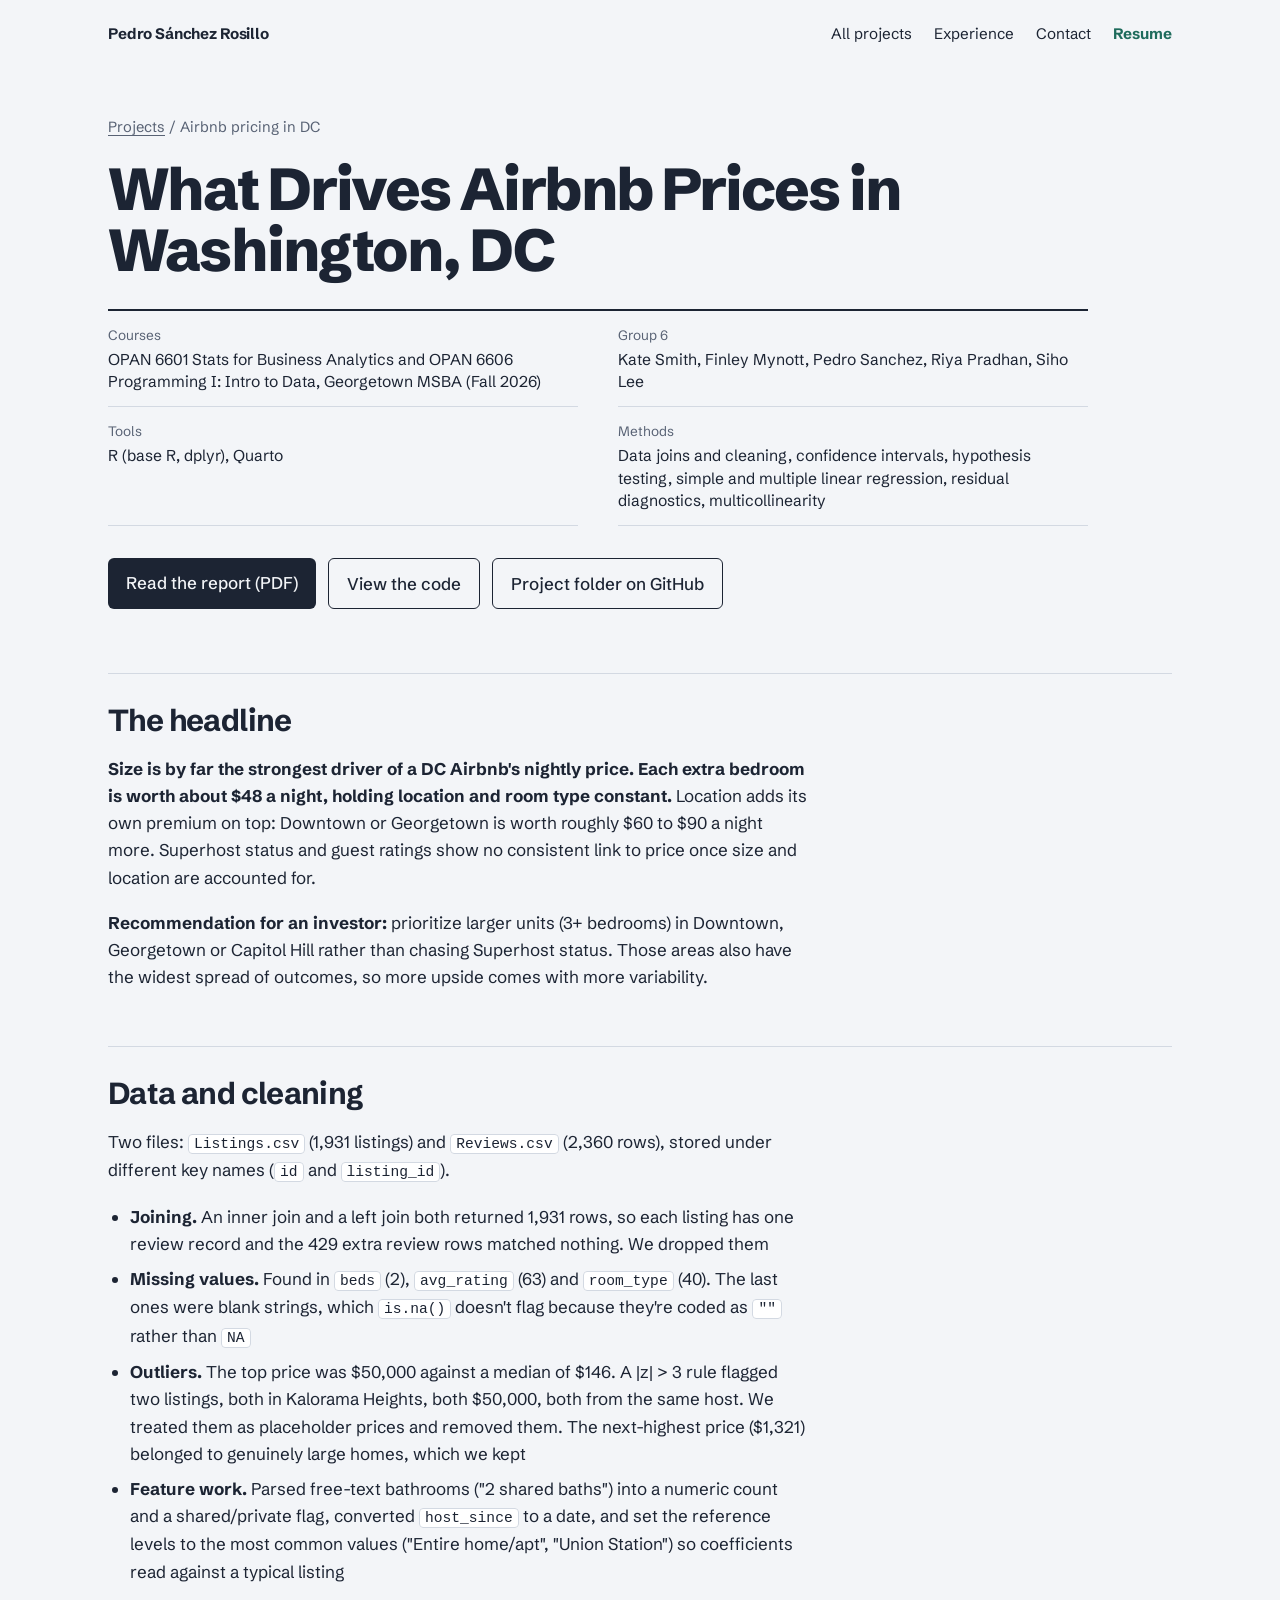
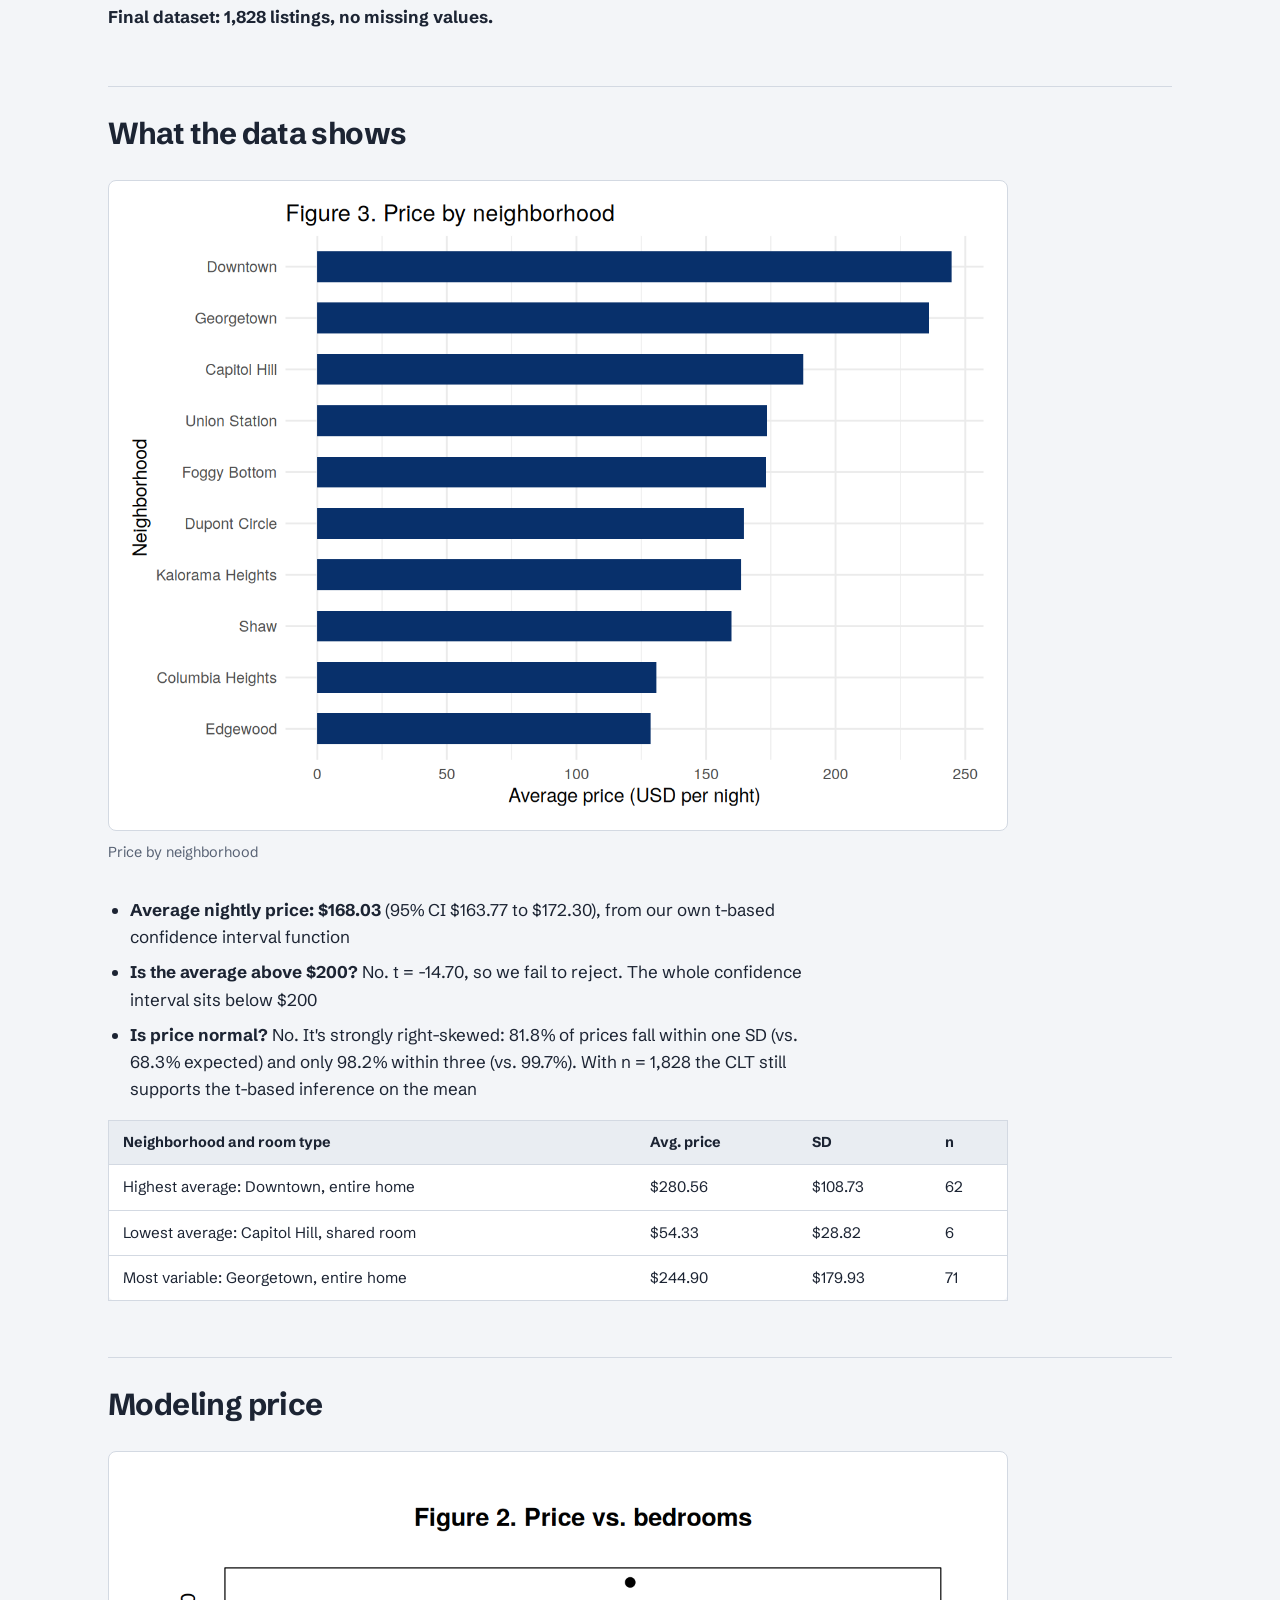
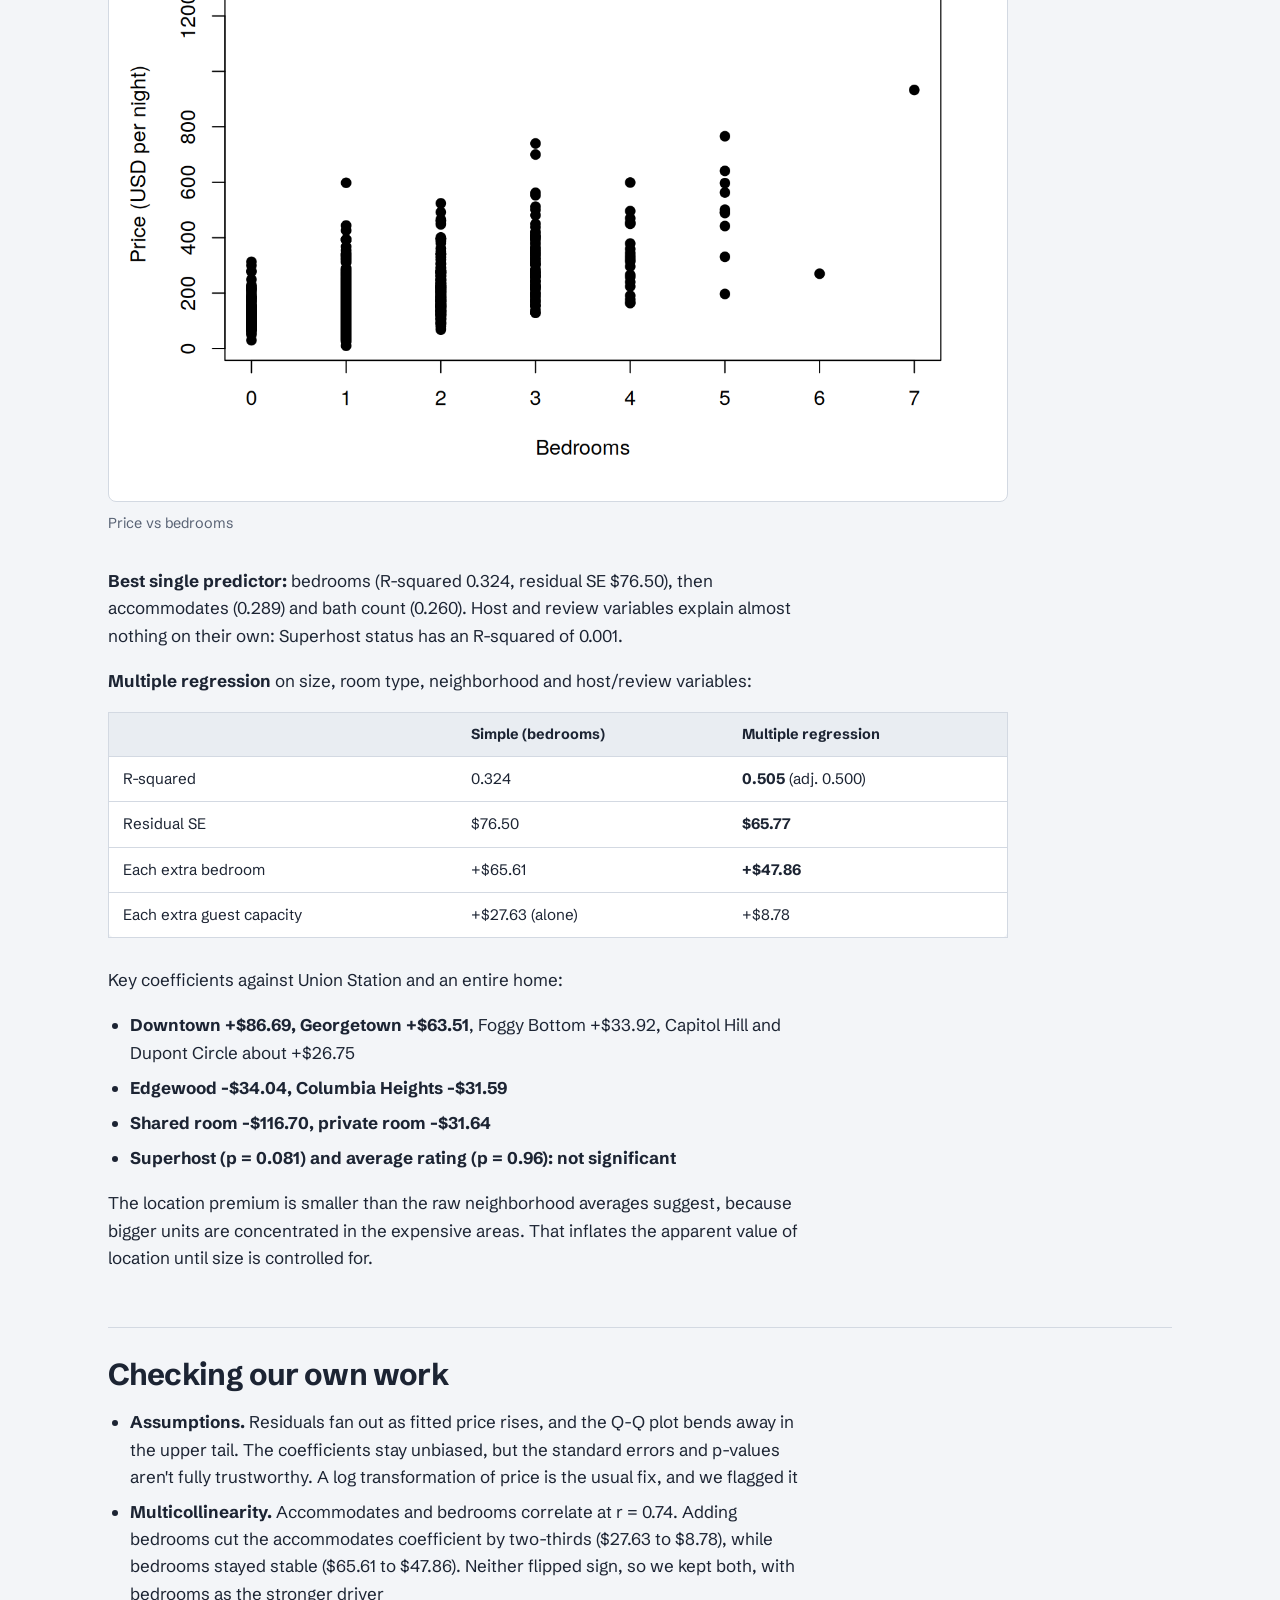
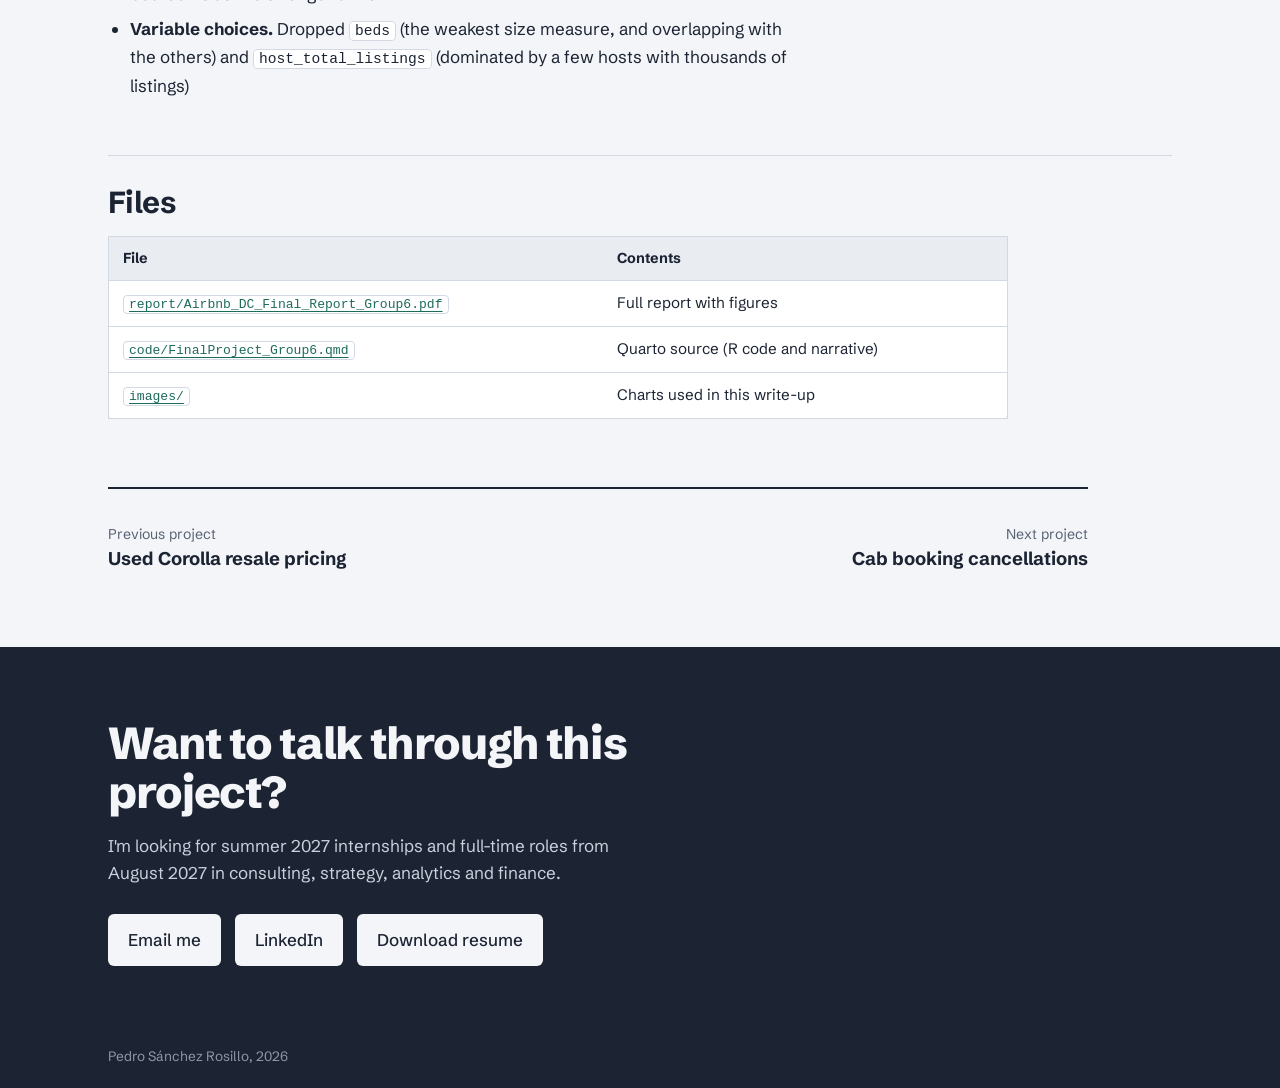
==== projects/airbnb-dc-pricing/index.html @ 0d8dd1e5 "Add index.html for Airbnb pricing project This HTML file provides an overview of the Airbnb pricing " ====
<!DOCTYPE html>
<html lang="en">
<head>
<meta charset="utf-8">
<meta name="viewport" content="width=device-width, initial-scale=1">
<title>What Drives Airbnb Prices in Washington, DC | Pedro Sánchez Rosillo</title>
<meta name="description" content="Size, then location. Each extra bedroom is worth about $48 a night holding location fixed, and Downtown or Georgetown adds $60 to $90. Superhost status and ratings add nothing once size and location are in the model.">
<meta property="og:type" content="article">
<meta property="og:title" content="What Drives Airbnb Prices in Washington, DC">
<meta property="og:description" content="Size, then location. Each extra bedroom is worth about $48 a night holding location fixed, and Downtown or Georgetown adds $60 to $90. Superhost status and ratings add nothing once size and location are in the model.">
<meta property="og:url" content="https://pedrosrsanto.github.io/msba-portfolio/projects/airbnb-dc-pricing/">
<meta property="og:image" content="https://pedrosrsanto.github.io/msba-portfolio/projects/airbnb-dc-pricing/images/price-by-neighborhood.png">
<meta name="twitter:card" content="summary_large_image">
<link rel="icon" href="data:image/svg+xml,%3Csvg xmlns='http://www.w3.org/2000/svg' viewBox='0 0 64 64'%3E%3Crect width='64' height='64' rx='12' fill='%231C2433'/%3E%3Ctext x='32' y='42' font-family='Arial,sans-serif' font-size='28' font-weight='700' fill='%23F3F5F8' text-anchor='middle'%3EPS%3C/text%3E%3C/svg%3E">
<link rel="preconnect" href="https://fonts.googleapis.com">
<link rel="preconnect" href="https://fonts.gstatic.com" crossorigin>
<link href="https://fonts.googleapis.com/css2?family=Schibsted+Grotesk:ital,wght@0,400;0,500;0,700;0,800;1,400&display=swap" rel="stylesheet">
<link rel="stylesheet" href="../case.css">
</head>
<body>

<header class="wrap top">
  <a class="mark" href="../../">Pedro Sánchez Rosillo</a>
  <nav aria-label="Main">
    <a href="../../#projects">All projects</a>
    <a href="../../#experience">Experience</a>
    <a href="../../#contact">Contact</a>
    <a class="nav-cv" href="../../Pedro_Sanchez_Rosillo_Resume.pdf">Resume</a>
  </nav>
</header>

<main>
  <div class="wrap case-head">
    <p class="crumb"><a href="../../#projects">Projects</a> / Airbnb pricing in DC</p>
    <h1>What Drives Airbnb Prices in Washington, DC</h1>
    
    <dl class="meta">
<div><dt>Courses</dt><dd>OPAN 6601 Stats for Business Analytics and OPAN 6606 Programming I: Intro to Data, Georgetown MSBA (Fall 2026)</dd></div>
<div><dt>Group 6</dt><dd>Kate Smith, Finley Mynott, Pedro Sanchez, Riya Pradhan, Siho Lee</dd></div>
<div><dt>Tools</dt><dd>R (base R, dplyr), Quarto</dd></div>
<div><dt>Methods</dt><dd>Data joins and cleaning, confidence intervals, hypothesis testing, simple and multiple linear regression, residual diagnostics, multicollinearity</dd></div>
    </dl>
    <p class="actions"><a class="btn" href="report/Airbnb_DC_Final_Report_Group6.pdf">Read the report (PDF)</a> <a class="btn btn-ghost" href="https://github.com/Pedrosrsanto/msba-portfolio/tree/main/projects/airbnb-dc-pricing/code">View the code</a> <a class="btn btn-ghost" href="https://github.com/Pedrosrsanto/msba-portfolio/tree/main/projects/airbnb-dc-pricing">Project folder on GitHub</a></p>
  </div>

  <article class="wrap case-body">
<h2>The headline</h2>
<p><strong>Size is by far the strongest driver of a DC Airbnb's nightly price. Each extra bedroom is worth about $48 a night, holding location and room type constant.</strong> Location adds its own premium on top: Downtown or Georgetown is worth roughly $60 to $90 a night more. Superhost status and guest ratings show no consistent link to price once size and location are accounted for.</p>
<p><strong>Recommendation for an investor:</strong> prioritize larger units (3+ bedrooms) in Downtown, Georgetown or Capitol Hill rather than chasing Superhost status. Those areas also have the widest spread of outcomes, so more upside comes with more variability.</p>
<h2>Data and cleaning</h2>
<p>Two files: <code>Listings.csv</code> (1,931 listings) and <code>Reviews.csv</code> (2,360 rows), stored under different key names (<code>id</code> and <code>listing_id</code>).</p>
<ul>
<li><strong>Joining.</strong> An inner join and a left join both returned 1,931 rows, so each listing has one review record and the 429 extra review rows matched nothing. We dropped them</li>
<li><strong>Missing values.</strong> Found in <code>beds</code> (2), <code>avg_rating</code> (63) and <code>room_type</code> (40). The last ones were blank strings, which <code>is.na()</code> doesn't flag because they're coded as <code>""</code> rather than <code>NA</code></li>
<li><strong>Outliers.</strong> The top price was $50,000 against a median of $146. A |z| &gt; 3 rule flagged two listings, both in Kalorama Heights, both $50,000, both from the same host. We treated them as placeholder prices and removed them. The next-highest price ($1,321) belonged to genuinely large homes, which we kept</li>
<li><strong>Feature work.</strong> Parsed free-text bathrooms ("2 shared baths") into a numeric count and a shared/private flag, converted <code>host_since</code> to a date, and set the reference levels to the most common values ("Entire home/apt", "Union Station") so coefficients read against a typical listing</li>
</ul>
<p><strong>Final dataset: 1,828 listings, no missing values.</strong></p>
<h2>What the data shows</h2>
<figure><a href="images/price-by-neighborhood.png"><img src="images/price-by-neighborhood.png" alt="Price by neighborhood" width="1344" height="960" decoding="async"></a><figcaption>Price by neighborhood</figcaption></figure>
<ul>
<li><strong>Average nightly price: $168.03</strong> (95% CI $163.77 to $172.30), from our own t-based confidence interval function</li>
<li><strong>Is the average above $200?</strong> No. t = -14.70, so we fail to reject. The whole confidence interval sits below $200</li>
<li><strong>Is price normal?</strong> No. It's strongly right-skewed: 81.8% of prices fall within one SD (vs. 68.3% expected) and only 98.2% within three (vs. 99.7%). With n = 1,828 the CLT still supports the t-based inference on the mean</li>
</ul>
<div class="table-wrap"><table>
<thead>
<tr>
<th>Neighborhood and room type</th>
<th>Avg. price</th>
<th>SD</th>
<th>n</th>
</tr>
</thead>
<tbody>
<tr>
<td>Highest average: Downtown, entire home</td>
<td>$280.56</td>
<td>$108.73</td>
<td>62</td>
</tr>
<tr>
<td>Lowest average: Capitol Hill, shared room</td>
<td>$54.33</td>
<td>$28.82</td>
<td>6</td>
</tr>
<tr>
<td>Most variable: Georgetown, entire home</td>
<td>$244.90</td>
<td>$179.93</td>
<td>71</td>
</tr>
</tbody>
</table></div>
<h2>Modeling price</h2>
<figure><a href="images/price-vs-bedrooms.png"><img src="images/price-vs-bedrooms.png" alt="Price vs bedrooms" width="1344" height="960" decoding="async"></a><figcaption>Price vs bedrooms</figcaption></figure>
<p><strong>Best single predictor:</strong> bedrooms (R-squared 0.324, residual SE $76.50), then accommodates (0.289) and bath count (0.260). Host and review variables explain almost nothing on their own: Superhost status has an R-squared of 0.001.</p>
<p><strong>Multiple regression</strong> on size, room type, neighborhood and host/review variables:</p>
<div class="table-wrap"><table>
<thead>
<tr>
<th></th>
<th>Simple (bedrooms)</th>
<th>Multiple regression</th>
</tr>
</thead>
<tbody>
<tr>
<td>R-squared</td>
<td>0.324</td>
<td><strong>0.505</strong> (adj. 0.500)</td>
</tr>
<tr>
<td>Residual SE</td>
<td>$76.50</td>
<td><strong>$65.77</strong></td>
</tr>
<tr>
<td>Each extra bedroom</td>
<td>+$65.61</td>
<td><strong>+$47.86</strong></td>
</tr>
<tr>
<td>Each extra guest capacity</td>
<td>+$27.63 (alone)</td>
<td>+$8.78</td>
</tr>
</tbody>
</table></div>
<p>Key coefficients against Union Station and an entire home:</p>
<ul>
<li><strong>Downtown +$86.69, Georgetown +$63.51</strong>, Foggy Bottom +$33.92, Capitol Hill and Dupont Circle about +$26.75</li>
<li><strong>Edgewood -$34.04, Columbia Heights -$31.59</strong></li>
<li><strong>Shared room -$116.70, private room -$31.64</strong></li>
<li><strong>Superhost (p = 0.081) and average rating (p = 0.96): not significant</strong></li>
</ul>
<p>The location premium is smaller than the raw neighborhood averages suggest, because bigger units are concentrated in the expensive areas. That inflates the apparent value of location until size is controlled for.</p>
<h2>Checking our own work</h2>
<ul>
<li><strong>Assumptions.</strong> Residuals fan out as fitted price rises, and the Q-Q plot bends away in the upper tail. The coefficients stay unbiased, but the standard errors and p-values aren't fully trustworthy. A log transformation of price is the usual fix, and we flagged it</li>
<li><strong>Multicollinearity.</strong> Accommodates and bedrooms correlate at r = 0.74. Adding bedrooms cut the accommodates coefficient by two-thirds ($27.63 to $8.78), while bedrooms stayed stable ($65.61 to $47.86). Neither flipped sign, so we kept both, with bedrooms as the stronger driver</li>
<li><strong>Variable choices.</strong> Dropped <code>beds</code> (the weakest size measure, and overlapping with the others) and <code>host_total_listings</code> (dominated by a few hosts with thousands of listings)</li>
</ul>
<h2>Files</h2>
<div class="table-wrap"><table>
<thead>
<tr>
<th>File</th>
<th>Contents</th>
</tr>
</thead>
<tbody>
<tr>
<td><a href="report/Airbnb_DC_Final_Report_Group6.pdf"><code>report/Airbnb_DC_Final_Report_Group6.pdf</code></a></td>
<td>Full report with figures</td>
</tr>
<tr>
<td><a href="https://github.com/Pedrosrsanto/msba-portfolio/blob/main/projects/airbnb-dc-pricing/code/FinalProject_Group6.qmd"><code>code/FinalProject_Group6.qmd</code></a></td>
<td>Quarto source (R code and narrative)</td>
</tr>
<tr>
<td><a href="https://github.com/Pedrosrsanto/msba-portfolio/tree/main/projects/airbnb-dc-pricing/images"><code>images/</code></a></td>
<td>Charts used in this write-up</td>
</tr>
</tbody>
</table></div>
  </article>

  <div class="wrap"><nav class="pager" aria-label="More projects"><a class="prev" href="../toyota-corolla-pricing/"><span>Previous project</span>Used Corolla resale pricing</a><a class="next" href="../cab-booking-cancellations/"><span>Next project</span>Cab booking cancellations</a></nav></div>

  <section class="contact">
    <div class="wrap">
      <h2>Want to talk through this project?</h2>
      <p>I'm looking for summer 2027 internships and full-time roles from August 2027 in consulting, strategy, analytics and finance.</p>
      <div class="links">
        <a href="mailto:pedrosrsanto@gmail.com">Email me</a>
        <a href="https://www.linkedin.com/in/pedro-sanchez-rosillo-661316364/">LinkedIn</a>
        <a href="../../Pedro_Sanchez_Rosillo_Resume.pdf">Download resume</a>
      </div>
    </div>
  </section>
</main>

<footer>
  <div class="wrap">Pedro Sánchez Rosillo, 2026</div>
</footer>

</body>
</html>
---- projects/case.css ----
:root {
    --ink: #1C2433;
    --paper: #F3F5F8;
    --surface: #FFFFFF;
    --muted: #586274;
    --line: #D3D9E2;
    --pine: #1E6B5C;
    --pine-tint: #DCEBE5;
    --measure: 70ch;
  }
  * { box-sizing: border-box; }
  html { -webkit-text-size-adjust: 100%; }
  body {
    margin: 0;
    background: var(--paper);
    color: var(--ink);
    font-family: "Schibsted Grotesk", system-ui, sans-serif;
    font-size: 1.0625rem;
    line-height: 1.6;
  }
  a { color: var(--pine); text-underline-offset: 0.2em; text-decoration-thickness: 1px; }
  a:hover { text-decoration-thickness: 2px; }
  a:focus-visible { outline: 3px solid var(--pine); outline-offset: 3px; border-radius: 2px; }
  .wrap { max-width: 1120px; margin: 0 auto; padding: 0 28px; }

  .top { display: flex; justify-content: space-between; align-items: center; padding: 22px 28px; font-size: 0.95rem; }
  .top .mark { font-weight: 700; letter-spacing: -0.01em; color: var(--ink); text-decoration: none; }
  .top nav { display: flex; gap: 22px; flex-wrap: wrap; }
  .top nav a { color: var(--ink); text-decoration: none; }
  .top nav a:hover { color: var(--pine); }
  .top nav a.nav-cv { color: var(--pine); font-weight: 700; }

  .case-head { padding: 48px 28px 56px; }
  .crumb { font-size: 0.92rem; color: var(--muted); margin: 0 0 18px; }
  .crumb a { color: var(--muted); }
  .case-head h1 {
    font-size: clamp(2.1rem, 4.8vw, 3.7rem);
    line-height: 1.04;
    letter-spacing: -0.03em;
    font-weight: 800;
    margin: 0 0 28px;
    max-width: 22ch;
  }
  .status {
    display: inline-block; margin: 0 0 24px; padding: 6px 14px; border-radius: 6px;
    background: var(--pine-tint); color: var(--ink); font-size: 0.95rem; max-width: 70ch;
  }
  .status strong { color: var(--pine); }
  .meta {
    display: grid; grid-template-columns: repeat(2, minmax(0, 1fr)); gap: 0 40px;
    border-top: 2px solid var(--ink); margin: 0 0 32px; max-width: 980px;
  }
  .meta div { padding: 14px 0 12px; border-bottom: 1px solid var(--line); }
  .meta dt { font-size: 0.85rem; color: var(--muted); margin: 0 0 2px; }
  .meta dd { margin: 0; line-height: 1.45; font-size: 0.98rem; }
  .meta code { font-size: 0.88em; }
  .actions { display: flex; flex-wrap: wrap; gap: 12px; margin: 0; }
  .btn {
    display: inline-block; padding: 11px 18px; border-radius: 6px; font-weight: 500;
    background: var(--ink); color: var(--paper); text-decoration: none;
  }
  .btn:hover { background: var(--pine); }
  .btn-ghost { background: transparent; color: var(--ink); border: 1px solid var(--ink); }
  .btn-ghost:hover { background: var(--surface); color: var(--pine); border-color: var(--pine); }

  /* Body */
  .case-body { padding-top: 8px; padding-bottom: 40px; }
  .case-body > * { max-width: var(--measure); }
  .case-body h2 {
    font-size: clamp(1.45rem, 2.4vw, 1.9rem); line-height: 1.2; letter-spacing: -0.02em;
    font-weight: 700; margin: 56px 0 16px; padding-top: 28px; border-top: 1px solid var(--line);
  }
  .case-body h2:first-child { margin-top: 0; }
  .case-body h3 { font-size: 1.2rem; font-weight: 700; margin: 36px 0 10px; letter-spacing: -0.01em; }
  .case-body p, .case-body ul, .case-body ol { margin: 0 0 18px; }
  .case-body li { margin: 0 0 8px; }
  .case-body ul, .case-body ol { padding-left: 22px; }
  .case-body hr { display: none; }
  .case-body strong { font-weight: 700; }
  .case-body code {
    font-family: ui-monospace, "SF Mono", Menlo, Consolas, monospace; font-size: 0.86em;
    background: var(--surface); border: 1px solid var(--line); border-radius: 4px; padding: 1px 5px;
  }
  .case-body pre {
    background: var(--ink); color: #E6EAF0; border-radius: 8px; padding: 18px 20px;
    overflow-x: auto; font-size: 0.88rem; line-height: 1.55; max-width: 860px;
  }
  .case-body pre code { background: none; border: 0; padding: 0; color: inherit; font-size: inherit; }
  .case-body blockquote {
    margin: 0 0 18px; padding: 4px 0 4px 18px; border-left: 3px solid var(--pine); color: var(--ink);
  }
  .case-body a code { color: var(--pine); }

  figure { margin: 28px 0 32px; max-width: 900px !important; }
  figure a { display: block; background: var(--surface); border: 1px solid var(--line); border-radius: 8px; padding: 14px; }
  figure a:hover { border-color: var(--pine); }
  figure img { display: block; width: 100%; height: auto; border-radius: 3px; }
  figcaption { font-size: 0.9rem; color: var(--muted); margin-top: 10px; }

  .table-wrap { overflow-x: auto; margin: 8px 0 28px; max-width: 900px !important; }
  table { border-collapse: collapse; width: 100%; font-size: 0.95rem; background: var(--surface); border: 1px solid var(--line); border-radius: 8px; }
  th, td { text-align: left; padding: 10px 14px; border-top: 1px solid var(--line); vertical-align: top; }
  thead th { border-top: 0; font-weight: 700; background: #E9EDF2; font-size: 0.9rem; }
  td { color: var(--ink); }

  .chart { margin: 24px 0 32px; max-width: 900px !important; background: var(--surface); border: 1px solid var(--line); border-radius: 8px; padding: 20px 20px 14px; }
  .chart h4 { margin: 0 0 2px; font-size: 1rem; font-weight: 700; }
  .chart .sub { margin: 0 0 12px; font-size: 0.9rem; color: var(--muted); }
  .chart .plot svg { display: block; width: 100%; height: auto; overflow: visible; }
  .chart .plot-narrow { display: none; }
  @media (max-width: 600px) {
    .chart { padding: 16px 14px 12px; }
    .chart .plot-wide { display: none; }
    .chart .plot-narrow { display: block; }
  }
  .chart .key { display: flex; flex-wrap: wrap; gap: 18px; margin: 8px 0 0; font-size: 0.85rem; color: var(--muted); }
  .chart .key span { display: inline-flex; align-items: center; gap: 6px; }
  .chart .key svg { display: inline-block; flex: none; }
  .chart .bar:hover, .chart .dot:hover { opacity: 0.8; }

  /* Pager */
  .pager { display: grid; grid-template-columns: 1fr 1fr; gap: 20px; padding: 32px 0 72px; border-top: 2px solid var(--ink); max-width: 980px; }
  .pager a { display: block; text-decoration: none; color: var(--ink); font-weight: 700; font-size: 1.15rem; line-height: 1.3; padding: 4px 0; }
  .pager a span { display: block; font-weight: 400; font-size: 0.88rem; color: var(--muted); margin-bottom: 4px; }
  .pager a:hover { color: var(--pine); }
  .pager .next { text-align: right; }

  .contact { padding: 72px 0 80px; background: var(--ink); color: var(--paper); }
  .contact h2 { font-size: clamp(1.8rem, 3.8vw, 2.8rem); letter-spacing: -0.03em; line-height: 1.08; font-weight: 800; max-width: 20ch; margin: 0 0 16px; }
  .contact p { max-width: 56ch; margin: 0 0 28px; color: #C9D1DD; }
  .contact .links { display: flex; flex-wrap: wrap; gap: 14px; }
  .contact .links a { color: var(--ink); background: var(--paper); text-decoration: none; font-weight: 500; padding: 12px 20px; border-radius: 6px; }
  .contact .links a:hover { background: var(--pine-tint); }
  .contact .links a:focus-visible { outline-color: var(--pine-tint); }
  footer { background: var(--ink); color: #8D97A8; font-size: 0.85rem; padding: 0 0 32px; }

  @media (max-width: 820px) {
    .meta { grid-template-columns: 1fr; }
    .case-head { padding: 28px 28px 40px; }
  }
  @media (max-width: 480px) {
    .wrap, .case-head { padding-left: 20px; padding-right: 20px; }
    .top { flex-direction: column; align-items: flex-start; gap: 8px; padding: 18px 20px; }
    .top nav { gap: 16px; font-size: 0.9rem; }
    .top nav a.nav-cv { display: none; }
    .pager { grid-template-columns: 1fr; }
    .pager .next { text-align: left; }
    th, td { padding: 8px 10px; }
  }
  @media print {
    .top nav, .actions, .pager, .contact, footer { display: none; }
    body { background: #fff; }
  }
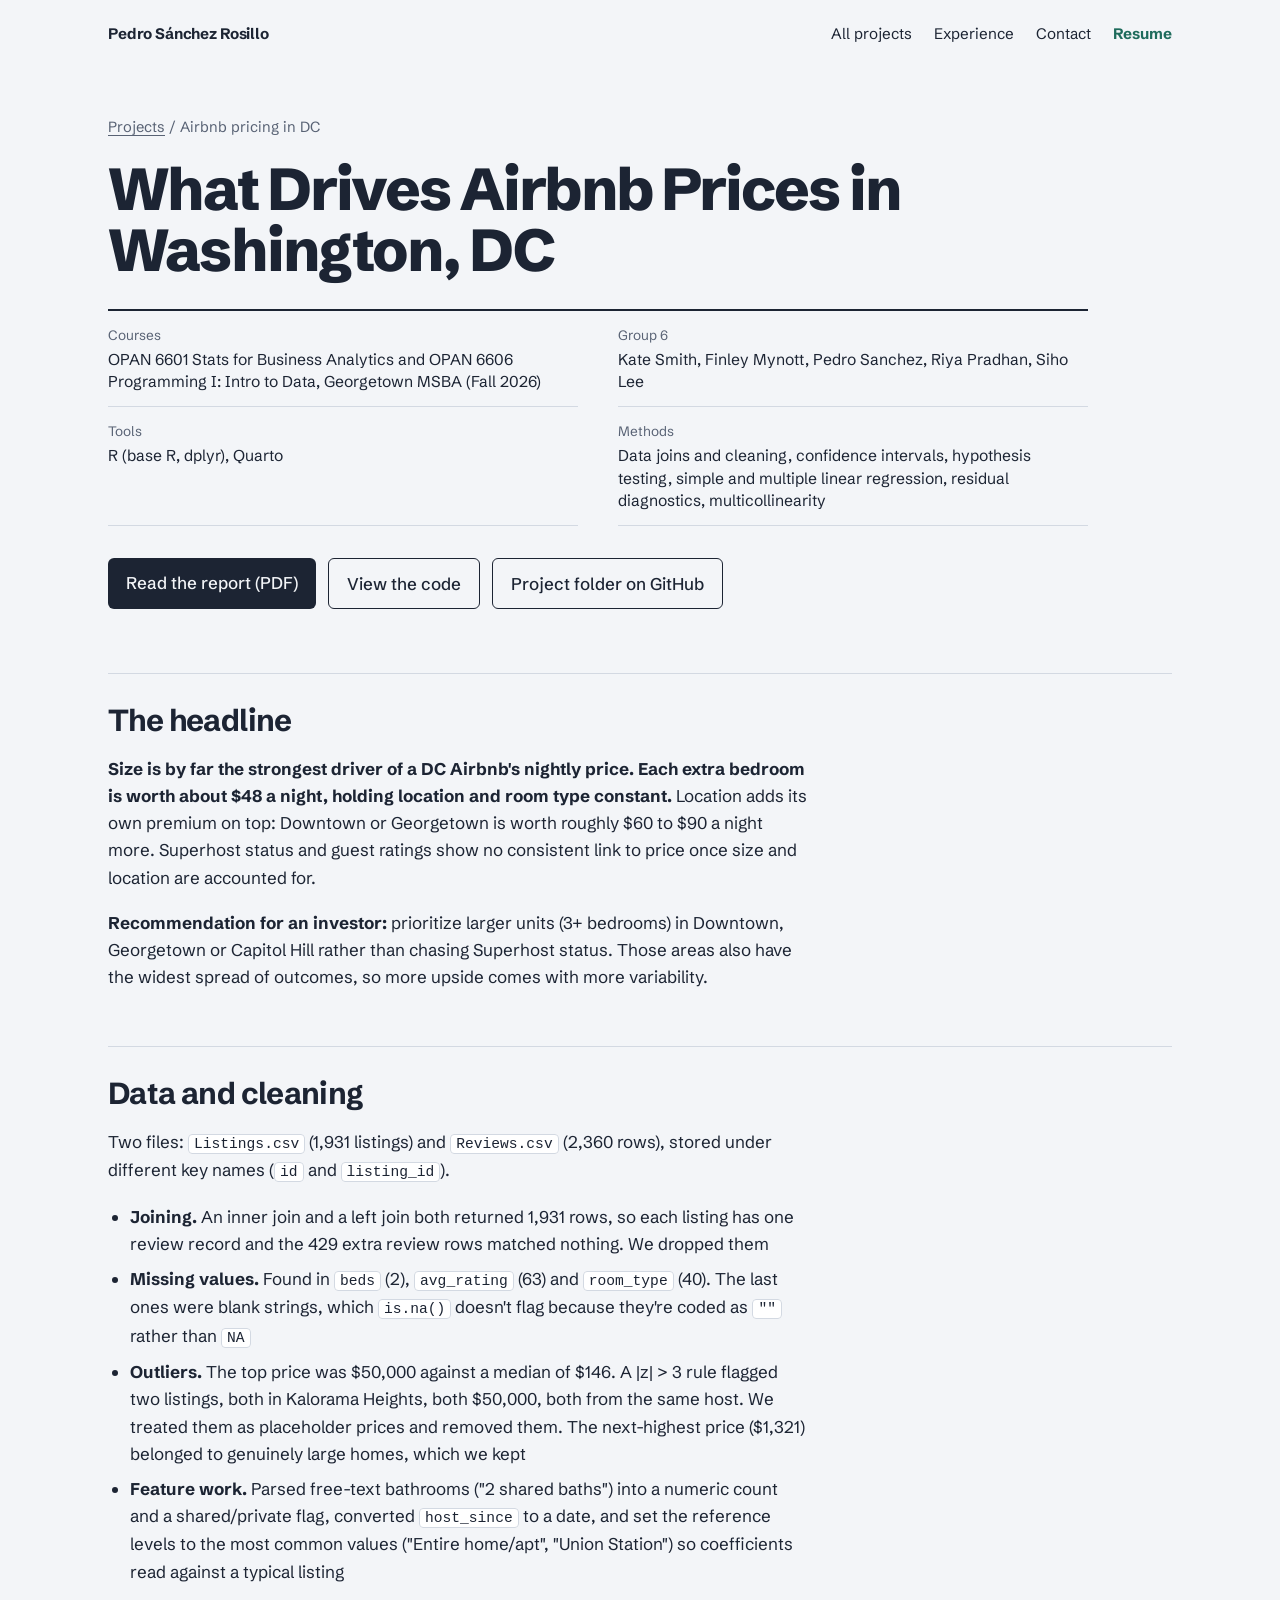
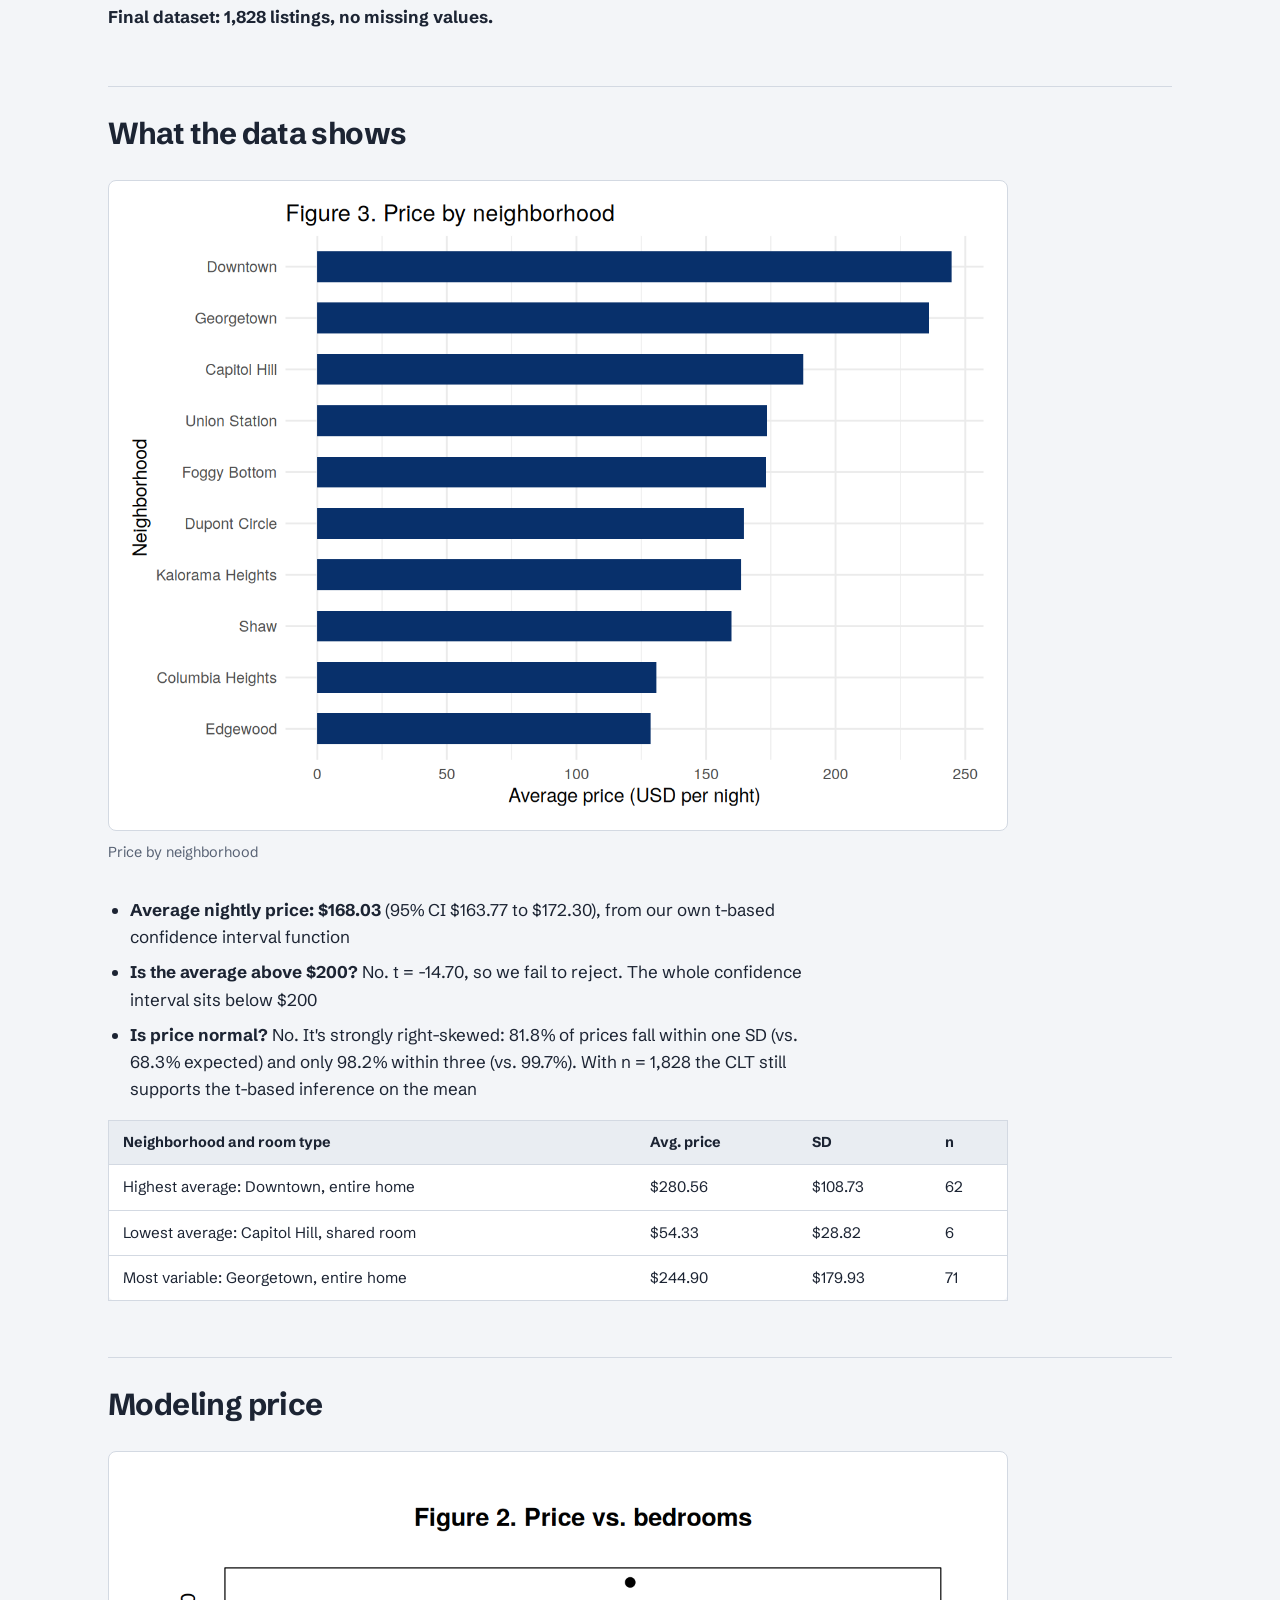
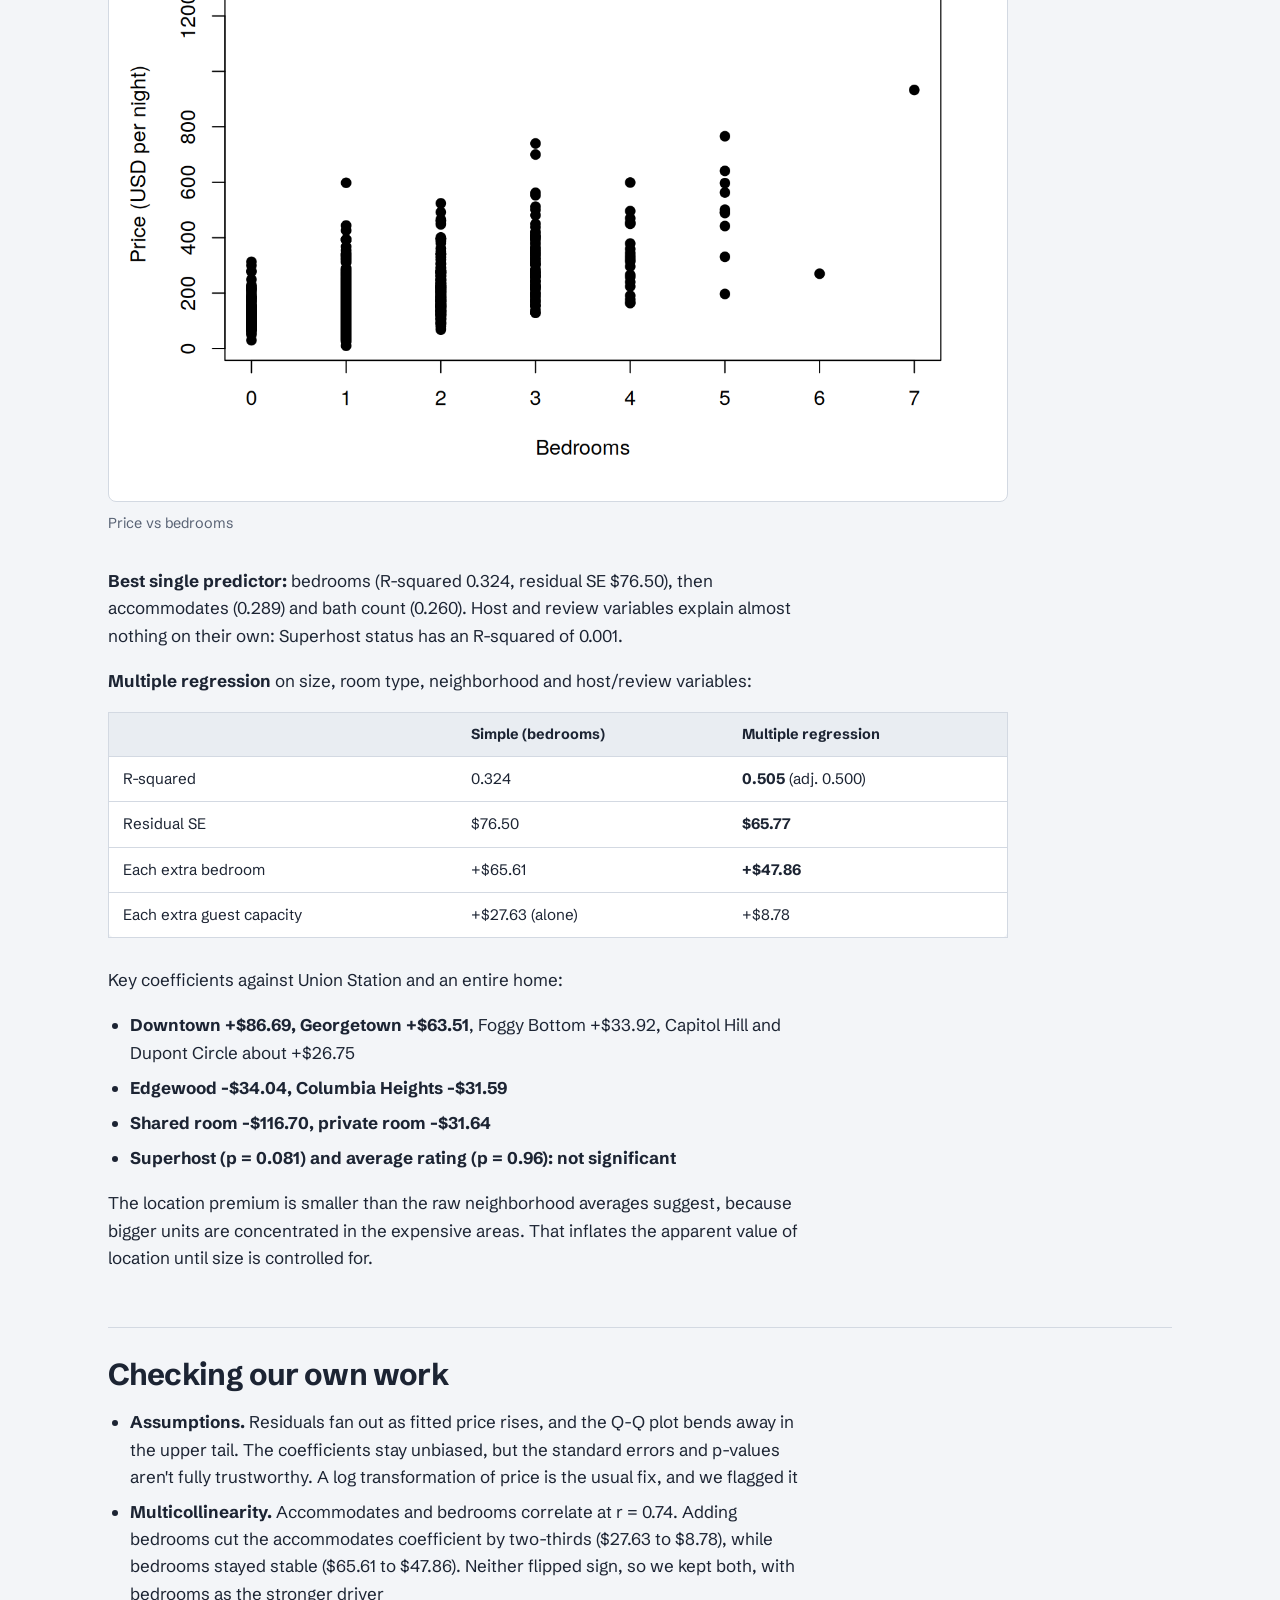
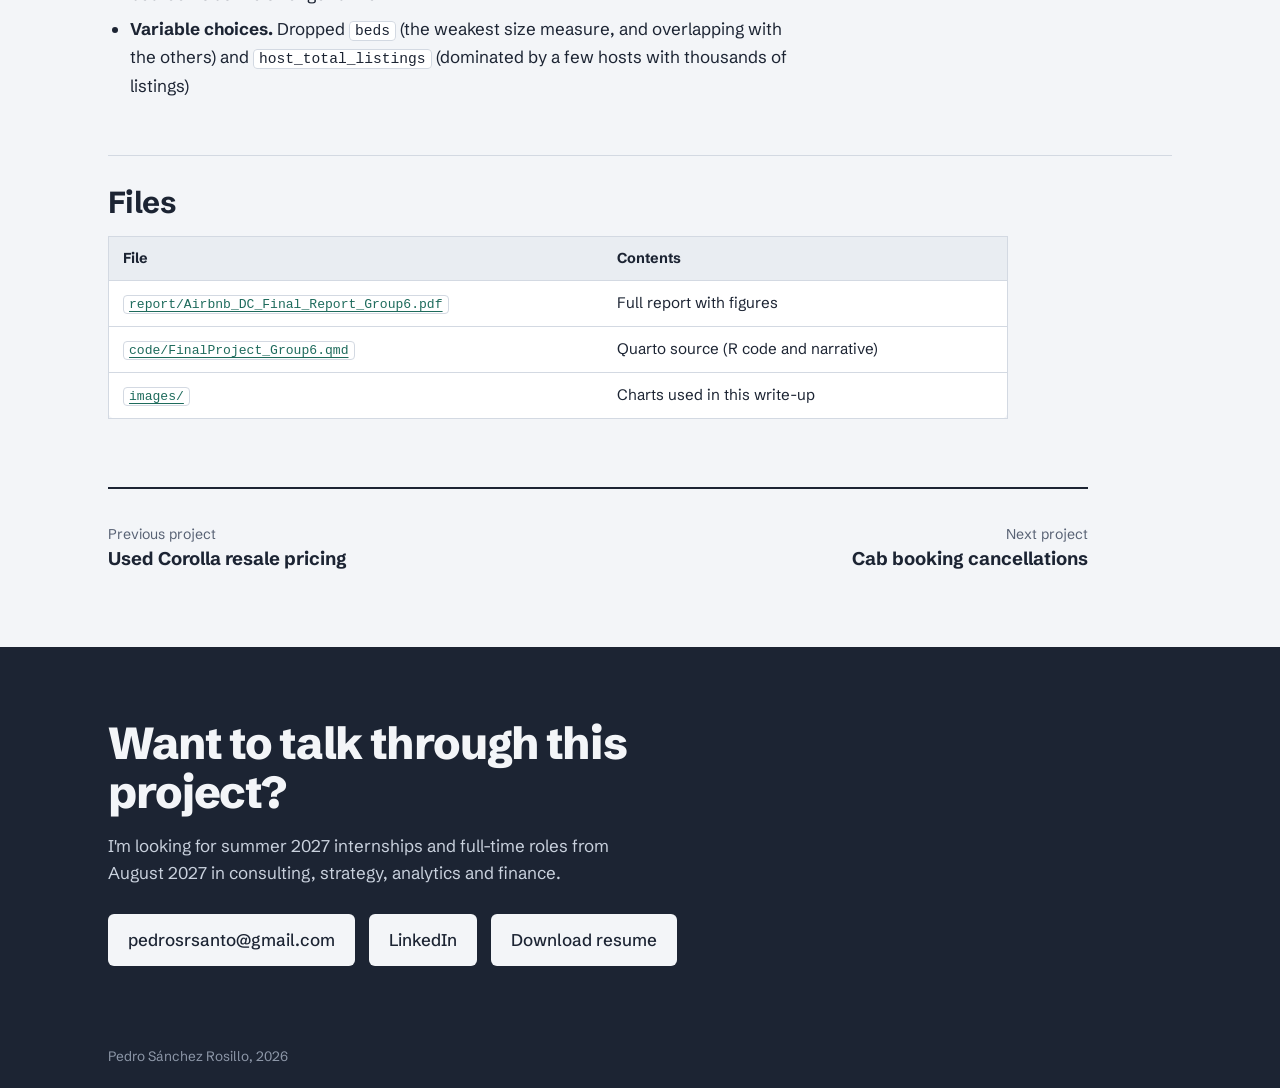
==== commit 5c668d8b: "Show email address on contact buttons" ====
--- a/projects/airbnb-dc-pricing/index.html
+++ b/projects/airbnb-dc-pricing/index.html
@@ -174,7 +174,7 @@
       <h2>Want to talk through this project?</h2>
       <p>I'm looking for summer 2027 internships and full-time roles from August 2027 in consulting, strategy, analytics and finance.</p>
       <div class="links">
-        <a href="mailto:pedrosrsanto@gmail.com">Email me</a>
+        <a href="mailto:pedrosrsanto@gmail.com">pedrosrsanto@gmail.com</a>
         <a href="https://www.linkedin.com/in/pedro-sanchez-rosillo-661316364/">LinkedIn</a>
         <a href="../../Pedro_Sanchez_Rosillo_Resume.pdf">Download resume</a>
       </div>
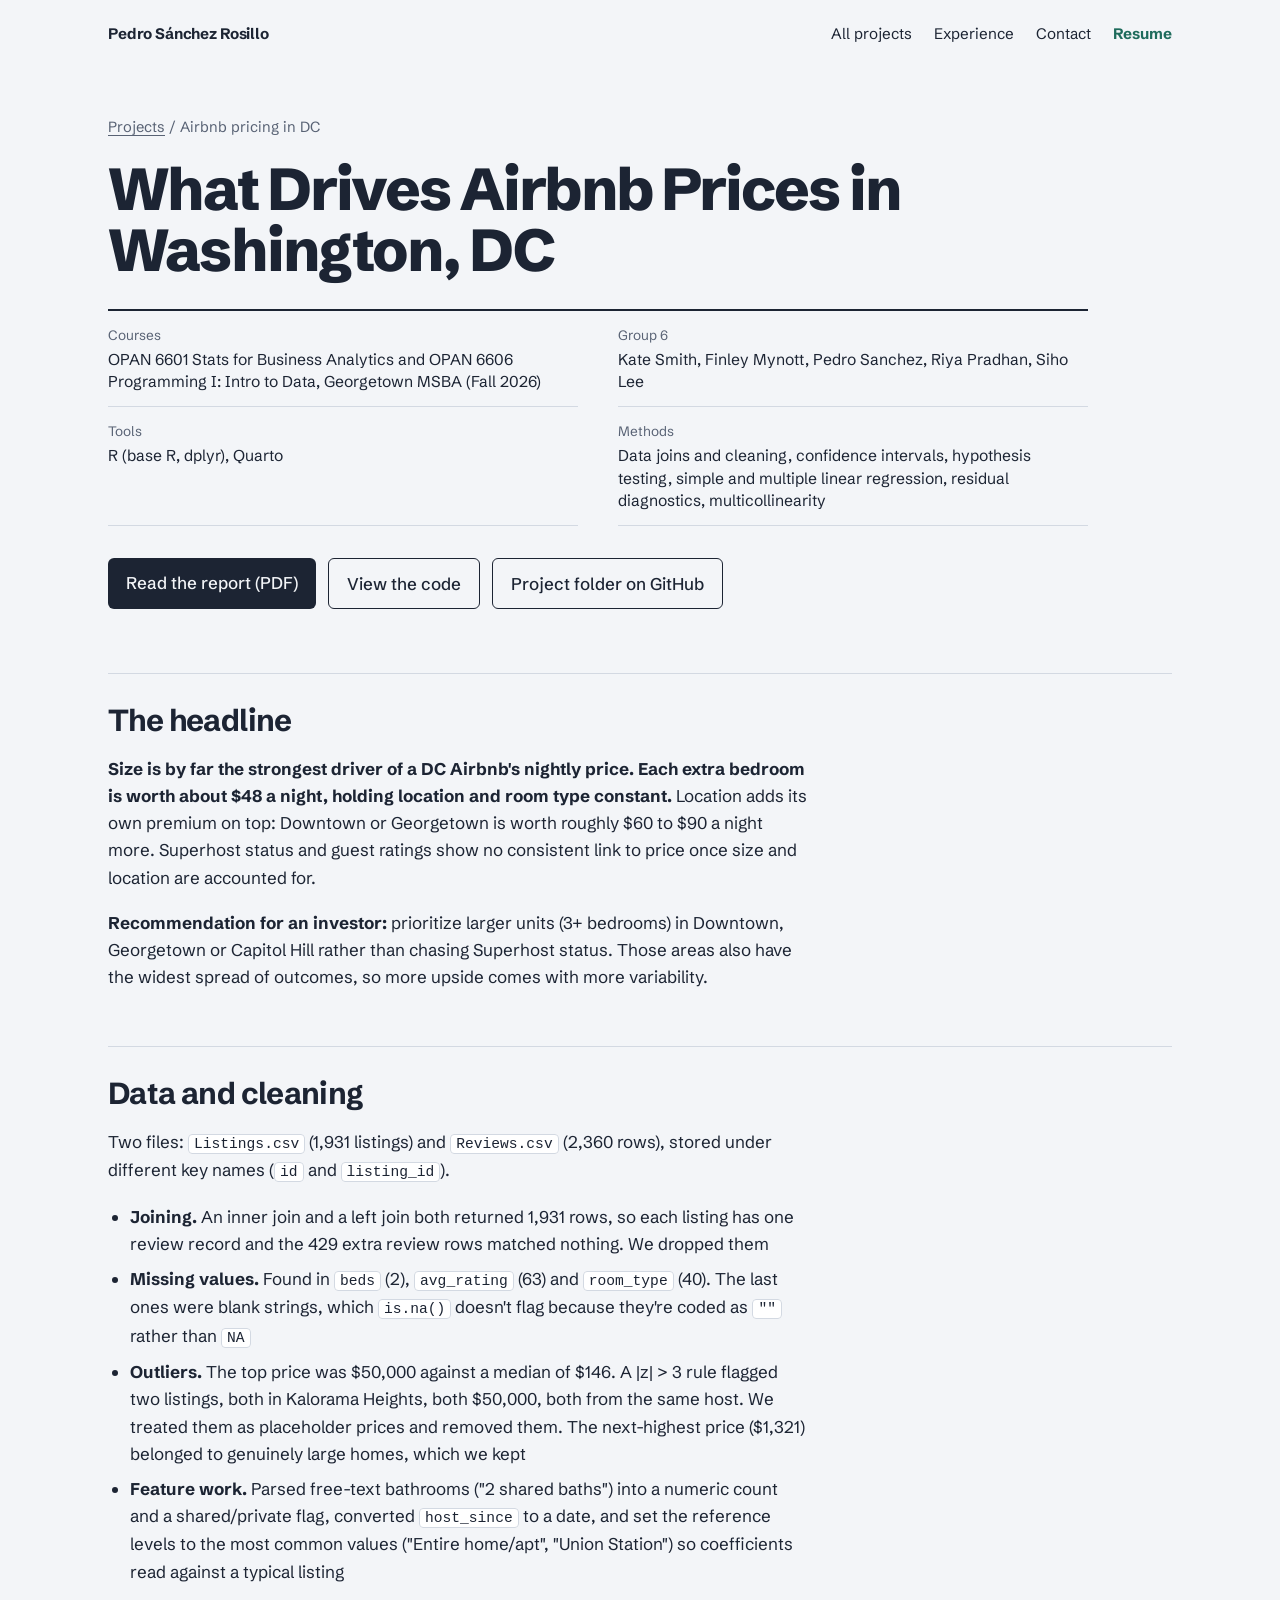
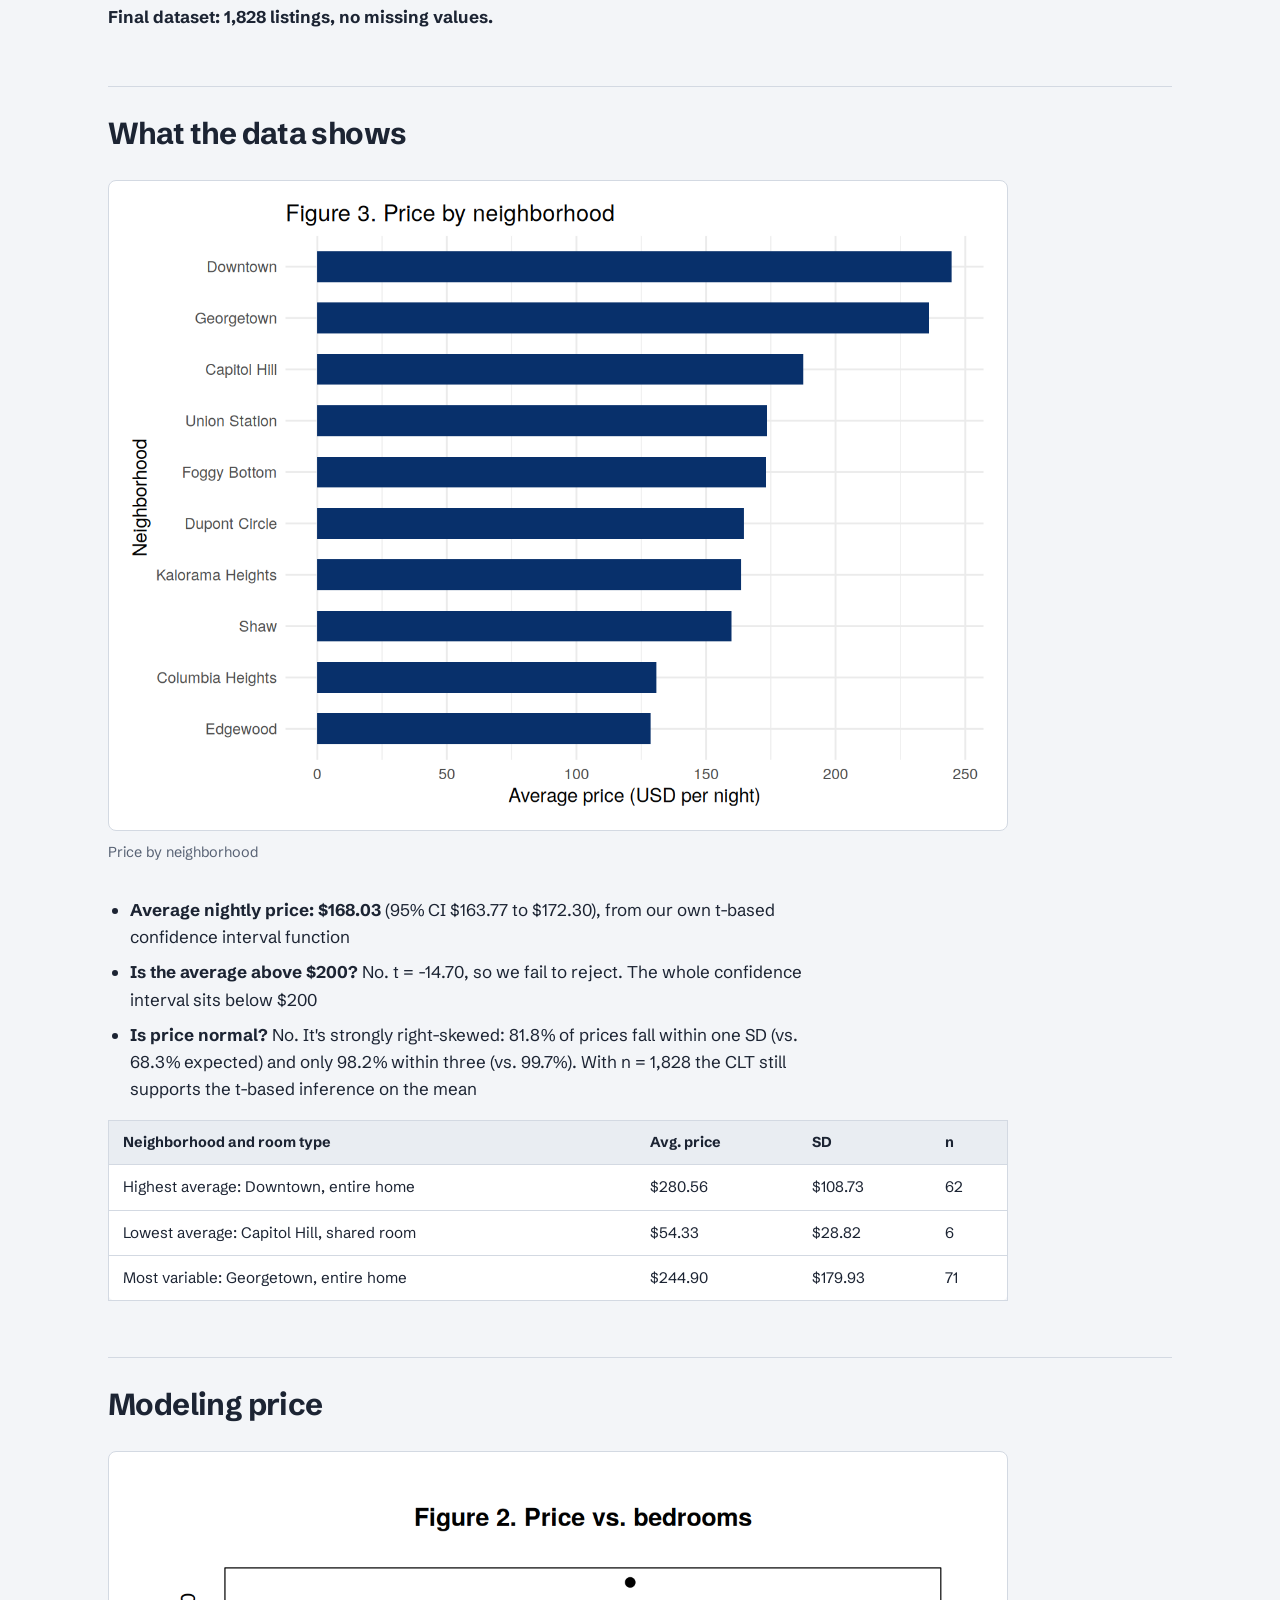
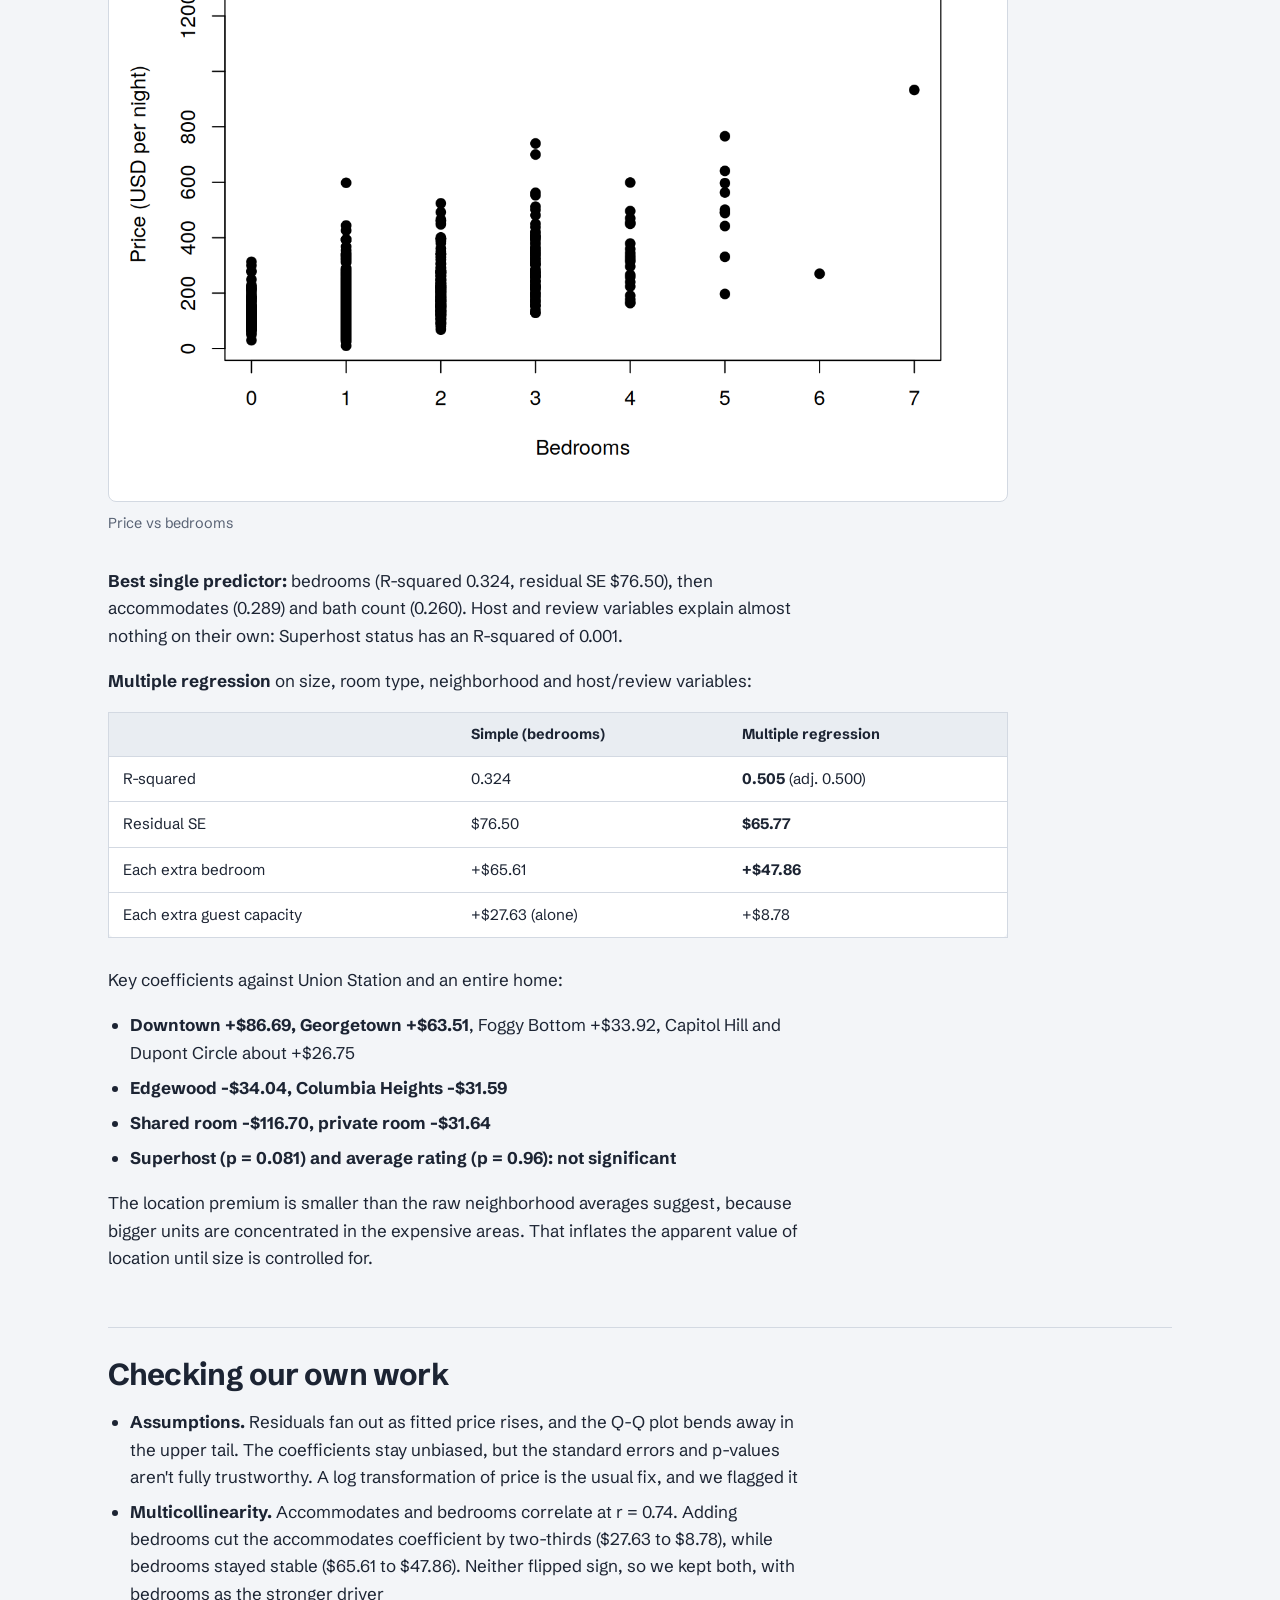
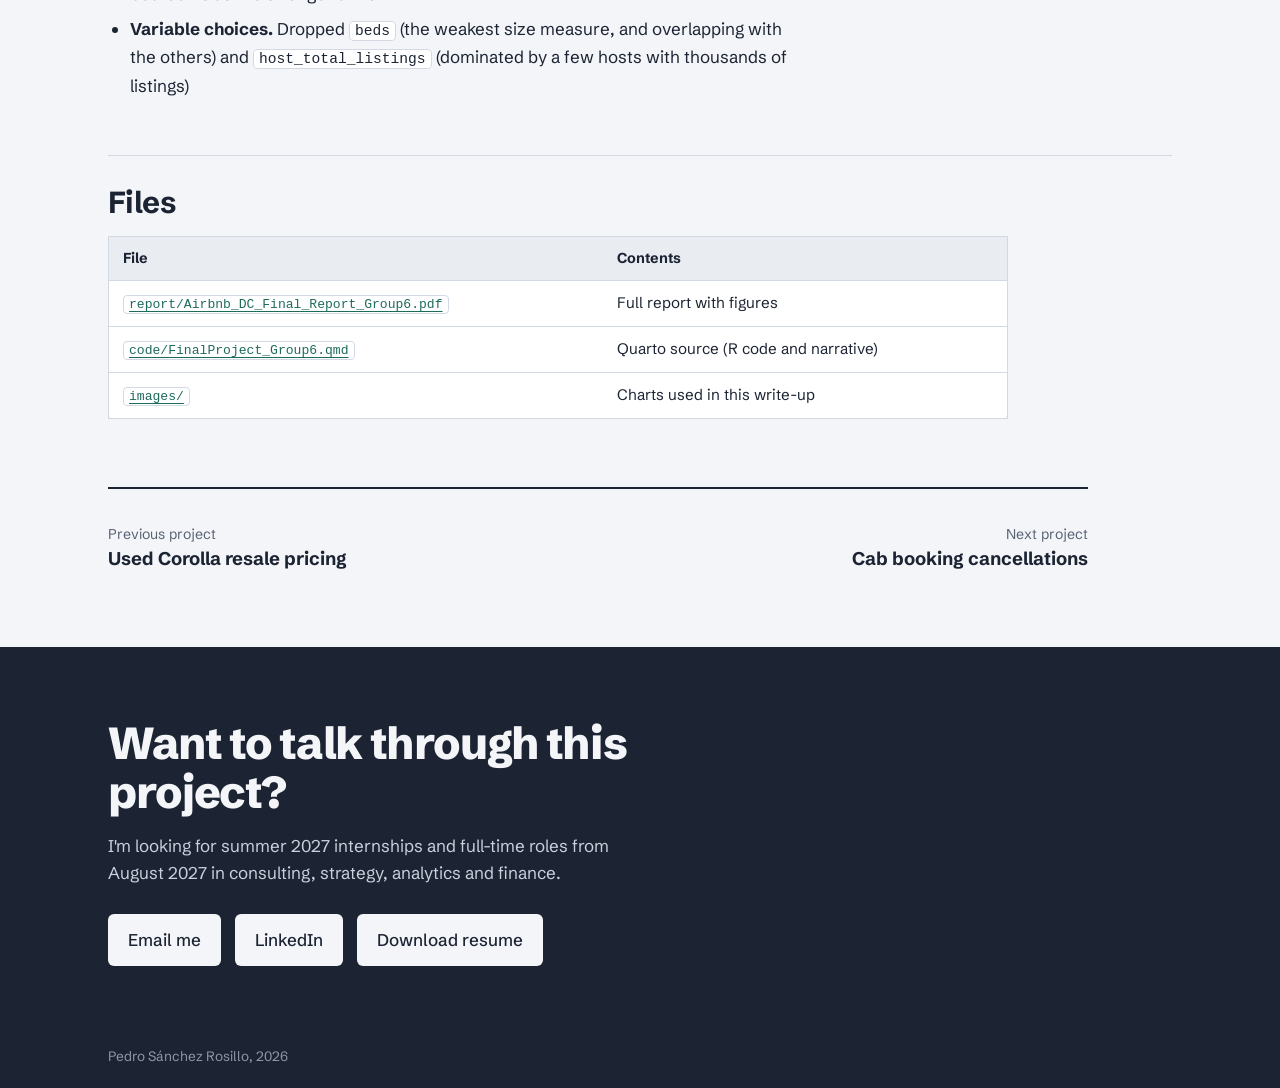
==== commit d6f958f8: "Label email button Email me" ====
--- a/projects/airbnb-dc-pricing/index.html
+++ b/projects/airbnb-dc-pricing/index.html
@@ -174,7 +174,7 @@
       <h2>Want to talk through this project?</h2>
       <p>I'm looking for summer 2027 internships and full-time roles from August 2027 in consulting, strategy, analytics and finance.</p>
       <div class="links">
-        <a href="mailto:pedrosrsanto@gmail.com">pedrosrsanto@gmail.com</a>
+        <a href="mailto:pedrosrsanto@gmail.com">Email me</a>
         <a href="https://www.linkedin.com/in/pedro-sanchez-rosillo-661316364/">LinkedIn</a>
         <a href="../../Pedro_Sanchez_Rosillo_Resume.pdf">Download resume</a>
       </div>
